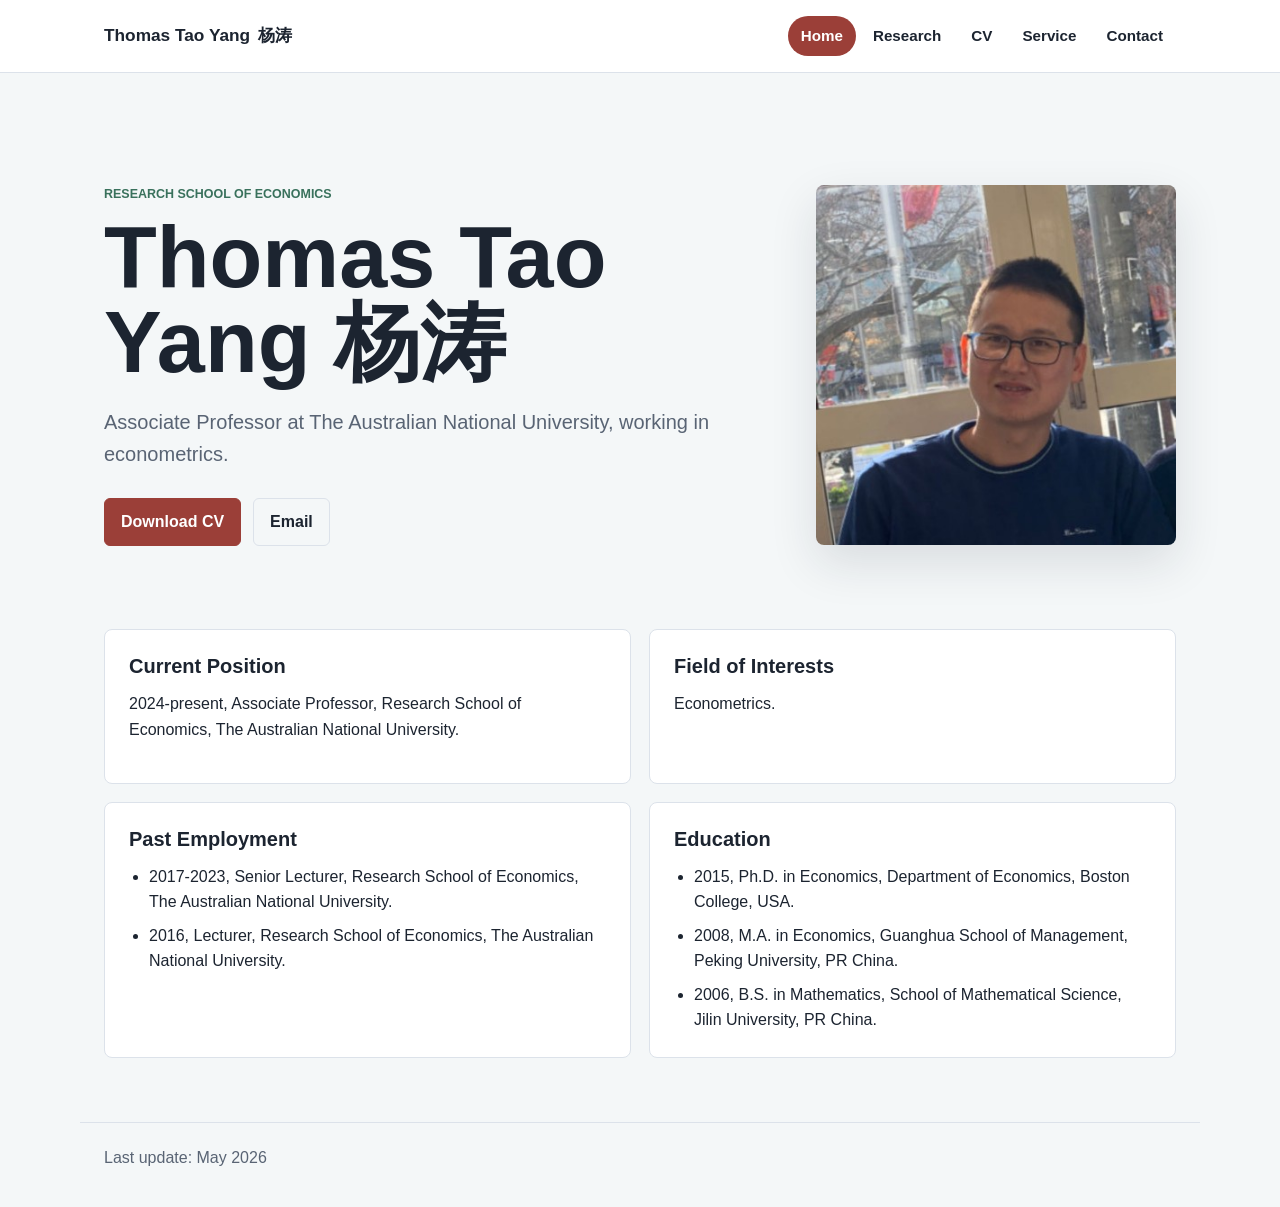
==== index.html @ ba9ee0ef "Publish academic website" ====
<!doctype html>
<html lang="en">
  <head>
    <meta charset="utf-8">
    <meta name="viewport" content="width=device-width, initial-scale=1">
    <title>Thomas Tao Yang</title>
    <meta
      name="description"
      content="Thomas Tao Yang, Associate Professor in the Research School of Economics at The Australian National University."
    >
    <link rel="stylesheet" href="styles.css">
  </head>
  <body>
    <header class="site-header">
      <div class="header-inner">
        <a class="brand" href="#home" aria-label="Thomas Tao Yang home">
          <span>Thomas Tao Yang</span>
          <span lang="zh-Hans">杨涛</span>
        </a>
        <nav class="tabs" aria-label="Main navigation">
          <a class="tab-link active" href="#home" data-tab="home">Home</a>
          <a class="tab-link" href="#research" data-tab="research">Research</a>
          <a class="tab-link" href="#cv" data-tab="cv">CV</a>
          <a class="tab-link" href="#service" data-tab="service">Service</a>
          <a class="tab-link" href="#contact" data-tab="contact">Contact</a>
        </nav>
      </div>
    </header>

    <main>
      <section class="tab-panel active" id="home" tabindex="-1">
        <div class="hero">
          <div class="hero-copy">
            <p class="eyebrow">Research School of Economics</p>
            <h1>Thomas Tao Yang <span lang="zh-Hans">杨涛</span></h1>
            <p class="lede">
              Associate Professor at The Australian National University, working in econometrics.
            </p>
            <div class="actions">
              <a class="button primary" href="CV-TaoYang_use.pdf">Download CV</a>
              <a class="button" href="mailto:tao.yang@anu.edu.au">Email</a>
            </div>
          </div>
          <figure class="portrait">
            <img src="profile.jpg" alt="Portrait of Thomas Tao Yang">
          </figure>
        </div>

        <div class="content-grid">
          <section class="section-block">
            <h2>Current Position</h2>
            <p>2024-present, Associate Professor, Research School of Economics, The Australian National University.</p>
          </section>
          <section class="section-block">
            <h2>Field of Interests</h2>
            <p>Econometrics.</p>
          </section>
          <section class="section-block">
            <h2>Past Employment</h2>
            <ul class="plain-list">
              <li>2017-2023, Senior Lecturer, Research School of Economics, The Australian National University.</li>
              <li>2016, Lecturer, Research School of Economics, The Australian National University.</li>
            </ul>
          </section>
          <section class="section-block">
            <h2>Education</h2>
            <ul class="plain-list">
              <li>2015, Ph.D. in Economics, Department of Economics, Boston College, USA.</li>
              <li>2008, M.A. in Economics, Guanghua School of Management, Peking University, PR China.</li>
              <li>2006, B.S. in Mathematics, School of Mathematical Science, Jilin University, PR China.</li>
            </ul>
          </section>
        </div>
      </section>

      <section class="tab-panel" id="research" tabindex="-1">
        <div class="page-heading">
          <p class="eyebrow">Publications and working papers</p>
          <h1>Research</h1>
        </div>

        <section class="research-section">
          <h2>Publications</h2>
          <ol class="paper-list" reversed>
            <li>
              <article>
                <h3><a href="https://arxiv.org/search/?query=High+Dimensional+Binary+Choice+Model+with+Unknown+Heteroskedasticity+or+Instrumental+Variables&searchtype=all">High Dimensional Binary Choice Model with Unknown Heteroskedasticity or Instrumental Variables</a></h3>
                <p>With Fu Ouyang. <em>Journal of Econometrics</em>, Vol. 251, 106069, 2025.</p>
              </article>
            </li>
            <li>
              <article>
                <h3><a href="https://arxiv.org/search/?query=Semiparametric+Estimation+of+Dynamic+Binary+Choice+Panel+Data+Models&searchtype=all">Semiparametric Estimation of Dynamic Binary Choice Panel Data Models</a></h3>
                <p>With Fu Ouyang. <em>Econometric Theory</em>, 41(4), 2025.</p>
              </article>
            </li>
            <li>
              <article>
                <h3>Revisiting Panel Data Binary Choice Models with Lagged Dependent Variables</h3>
                <p>With Chris Dobronyi and Fu Ouyang. <em>Journal of Business and Economic Statistics</em>, 43(3), 2025.</p>
              </article>
            </li>
            <li>
              <article>
                <h3>Specification Tests for Time-Varying Coefficients Panel Data Models</h3>
                <p>With Alev Atak, Yonghui Zhang, and Qiankun Zhou. <em>Econometric Theory</em>, 41(1), 2025.</p>
              </article>
            </li>
            <li>
              <article>
                <h3><a href="https://arxiv.org/search/?query=A+One-Covariate-at-a-Time+Method+for+Nonparametric+Additive+Models&searchtype=all">A One-Covariate-at-a-Time Method for Nonparametric Additive Models</a></h3>
                <p>With Liangjun Su, Yonghui Zhang, and Qiankun Zhou. <em>Econometric Reviews</em>, 43(9), 2024.</p>
              </article>
            </li>
            <li>
              <article>
                <h3>Quasi-Bayesian Inference for Production Frontiers</h3>
                <p>With Xiaobin Liu and Yichong Zhang. <em>Journal of Business and Economic Statistics</em>, 2022.</p>
              </article>
            </li>
            <li>
              <article>
                <h3>Semiparametric Identification and Estimation of Discrete Choice Models for Bundles</h3>
                <p>With Fu Ouyang and Hanghui Zhang. <em>Economics Letters</em>, 2020.</p>
              </article>
            </li>
            <li>
              <article>
                <h3>Robust Estimation and Inference for Importance Sampling Estimators with Infinite Variance</h3>
                <p>With Joshua Chan and Chenghan Hou. In <em>Essays in Honor of Cheng Hsiao</em>, Advances in Econometrics, Vol. 41, Emerald Publishing Limited, pp. 255-285, 2020.</p>
              </article>
            </li>
            <li>
              <article>
                <h3>Semi-parametric Single-Index Panel Data Models with Interactive Fixed Effects: Theory and Practice</h3>
                <p>With Guohua Feng, Bin Peng, and Liangjun Su. <em>Journal of Econometrics</em>, 2019.</p>
              </article>
            </li>
            <li>
              <article>
                <h3><a href="https://www.sciencedirect.com/search?qs=Binary%20Choice%20Model%20with%20Interactive%20Effects">Binary Choice Model with Interactive Effects</a></h3>
                <p>With Sen Xue and Qiankun Zhou. <em>Economic Modelling</em>, 2018.</p>
              </article>
            </li>
            <li>
              <article>
                <h3><a href="https://www.sciencedirect.com/search?qs=Identifying%20the%20Average%20Treatment%20Effect%20in%20a%20Two%20Threshold%20Model">Identifying the Average Treatment Effect in a Two Threshold Model</a></h3>
                <p>With Arthur Lewbel. <em>Journal of Econometrics</em>, lead article, 2016.</p>
              </article>
            </li>
            <li>
              <article>
                <h3><a href="https://www.sciencedirect.com/search?qs=Testing%20for%20Monotonicity%20in%20Unobservables%20Under%20Unconfoundedness">Testing for Monotonicity in Unobservables Under Unconfoundedness</a></h3>
                <p>With Stefan Hoderlein, Liangjun Su, and Halbert White. <em>Journal of Econometrics</em>, 2016.</p>
              </article>
            </li>
            <li>
              <article>
                <h3><a href="https://www.tandfonline.com/action/doSearch?AllField=Estimation+of+High-Frequency+Volatility+An+Autoregressive+Conditional+Duration+Approach">Estimation of High-Frequency Volatility: An Autoregressive Conditional Duration Approach</a></h3>
                <p>With Yiukuen Tse. <em>Journal of Business and Economics Statistics</em>, 2012.</p>
              </article>
            </li>
            <li>
              <article>
                <h3><a href="https://onlinelibrary.wiley.com/action/doSearch?AllField=Comparing+features+of+convenient+estimators+for+binary+choice+models+with+endogenous+regressors">Comparing features of convenient estimators for binary choice models with endogenous regressors</a></h3>
                <p>With Arthur Lewbel and Yingying Dong. <em>Canadian Journal of Economics</em>, 2012.</p>
              </article>
            </li>
          </ol>
        </section>

        <section class="research-section">
          <h2>Working Papers</h2>
          <ol class="paper-list" reversed>
            <li>
              <article>
                <h3><a href="https://arxiv.org/search/?query=Cautions+on+Tail+Index+Regressions+and+a+Comparative+Study+with+Extremal+Quantile+Regression&searchtype=all">Cautions on Tail Index Regressions and a Comparative Study with Extremal Quantile Regression</a></h3>
                <p>2025. <a href="https://github.com/youngtigers">Replication package</a>.</p>
              </article>
            </li>
            <li>
              <article>
                <h3><a href="https://arxiv.org/search/?query=Panel+Stochastic+Frontier+Models+with+Latent+Group+Structures&searchtype=all">Panel Stochastic Frontier Models with Latent Group Structures</a></h3>
                <p>With Kazuki Tomioka and Xibin Zhang, 2024.</p>
              </article>
            </li>
            <li>
              <article>
                <h3>Estimation and Statistical Inference for Short Panel Models with both Interactive Effects and Threshold Effects</h3>
                <p>With Yimeng Xie and Qiankun Zhou, 2023.</p>
              </article>
            </li>
            <li>
              <article>
                <h3>Semiparametric Discrete Choice Models for Bundles</h3>
                <p>With Fu Ouyang, 2023.</p>
              </article>
            </li>
            <li>
              <article>
                <h3>Asymptotic Trimming and Rate Adaptive Inference for Endogenous Selection Estimates</h3>
                <p>2014.</p>
              </article>
            </li>
          </ol>
        </section>
      </section>

      <section class="tab-panel" id="cv" tabindex="-1">
        <div class="page-heading">
          <p class="eyebrow">Academic record</p>
          <h1>CV</h1>
        </div>
        <div class="cv-layout">
          <div>
            <h2>Recent CV</h2>
            <p>The current CV is available as a PDF.</p>
            <a class="button primary" href="CV-TaoYang_use.pdf">Open CV</a>
          </div>
          <object class="cv-preview" data="CV-TaoYang_use.pdf" type="application/pdf">
            <p><a href="CV-TaoYang_use.pdf">Open the CV PDF</a>.</p>
          </object>
        </div>
      </section>

      <section class="tab-panel" id="service" tabindex="-1">
        <div class="page-heading">
          <p class="eyebrow">Professional service</p>
          <h1>Service</h1>
        </div>
        <section class="section-block wide">
          <h2>Referee Experience</h2>
          <p>
            Econometric Reviews, Economics of Education Review, Economics Letters, Econometric Theory,
            Journal of Applied Econometrics, Journal of Econometrics, Oxford Bulletin of Economics and Statistics.
          </p>
        </section>
      </section>

      <section class="tab-panel" id="contact" tabindex="-1">
        <div class="page-heading">
          <p class="eyebrow">Get in touch</p>
          <h1>Contact</h1>
        </div>
        <section class="section-block wide contact-block">
          <h2>Email</h2>
          <p><a href="mailto:tao.yang@anu.edu.au">tao.yang@anu.edu.au</a></p>
          <h2>Institution</h2>
          <p>Research School of Economics, The Australian National University.</p>
        </section>
      </section>
    </main>

    <footer class="site-footer">
      <p>Last update: May 2026</p>
    </footer>

    <script>
      const links = Array.from(document.querySelectorAll(".tab-link"));
      const panels = Array.from(document.querySelectorAll(".tab-panel"));

      function showTab(tabId, focusPanel = false) {
        const target = panels.find((panel) => panel.id === tabId) || panels[0];
        panels.forEach((panel) => panel.classList.toggle("active", panel === target));
        links.forEach((link) => link.classList.toggle("active", link.dataset.tab === target.id));
        if (focusPanel) target.focus({ preventScroll: true });
      }

      links.forEach((link) => {
        link.addEventListener("click", () => showTab(link.dataset.tab, true));
      });

      window.addEventListener("hashchange", () => {
        showTab(window.location.hash.replace("#", ""));
      });

      showTab(window.location.hash.replace("#", "") || "home");
    </script>
  </body>
</html>
---- styles.css ----
:root {
  color-scheme: light;
  --ink: #1c2430;
  --muted: #596474;
  --line: #dce2ea;
  --paper: #ffffff;
  --soft: #f4f7f8;
  --accent: #9b3f38;
  --accent-strong: #672d2a;
  --blue: #295f8f;
  --green: #39715c;
  --shadow: 0 18px 48px rgba(28, 36, 48, 0.12);
}

* {
  box-sizing: border-box;
}

html {
  scroll-behavior: smooth;
}

body {
  margin: 0;
  background: var(--soft);
  color: var(--ink);
  font-family: "Segoe UI", Arial, sans-serif;
  line-height: 1.6;
}

a {
  color: var(--blue);
  text-decoration-thickness: 0.08em;
  text-underline-offset: 0.18em;
}

a:hover {
  color: var(--accent);
}

.site-header {
  position: sticky;
  top: 0;
  z-index: 10;
  border-bottom: 1px solid var(--line);
  background: rgba(255, 255, 255, 0.94);
  backdrop-filter: blur(12px);
}

.header-inner {
  display: flex;
  align-items: center;
  justify-content: space-between;
  gap: 24px;
  max-width: 1120px;
  margin: 0 auto;
  padding: 16px 24px;
}

.brand {
  display: inline-flex;
  flex-wrap: wrap;
  gap: 8px;
  color: var(--ink);
  font-size: 1.08rem;
  font-weight: 700;
  text-decoration: none;
}

.tabs {
  display: flex;
  align-items: center;
  gap: 4px;
  overflow-x: auto;
}

.tab-link {
  border-radius: 999px;
  color: var(--ink);
  font-size: 0.95rem;
  font-weight: 600;
  padding: 8px 13px;
  text-decoration: none;
  white-space: nowrap;
}

.tab-link.active {
  background: var(--accent);
  color: #fff;
}

main {
  max-width: 1120px;
  margin: 0 auto;
  padding: 36px 24px 64px;
}

.tab-panel {
  display: none;
}

.tab-panel.active {
  display: block;
}

.hero {
  display: grid;
  grid-template-columns: minmax(0, 1fr) minmax(240px, 360px);
  align-items: center;
  gap: 48px;
  min-height: 520px;
  padding: 44px 0 52px;
}

.eyebrow {
  color: var(--green);
  font-size: 0.78rem;
  font-weight: 800;
  letter-spacing: 0;
  margin: 0 0 10px;
  text-transform: uppercase;
}

h1,
h2,
h3,
p {
  margin-top: 0;
}

h1 {
  max-width: 760px;
  font-size: clamp(2.5rem, 8vw, 5.4rem);
  line-height: 0.98;
  margin-bottom: 22px;
}

h2 {
  font-size: 1.25rem;
  line-height: 1.25;
  margin-bottom: 12px;
}

h3 {
  font-size: 1.05rem;
  line-height: 1.35;
  margin-bottom: 6px;
}

.lede {
  max-width: 620px;
  color: var(--muted);
  font-size: 1.25rem;
}

.actions {
  display: flex;
  flex-wrap: wrap;
  gap: 12px;
  margin-top: 28px;
}

.button {
  align-items: center;
  border: 1px solid var(--line);
  border-radius: 6px;
  color: var(--ink);
  display: inline-flex;
  font-weight: 700;
  justify-content: center;
  min-height: 44px;
  padding: 10px 16px;
  text-decoration: none;
}

.button.primary {
  background: var(--accent);
  border-color: var(--accent);
  color: #fff;
}

.button:hover {
  border-color: var(--accent);
}

.button.primary:hover {
  background: var(--accent-strong);
  color: #fff;
}

.portrait {
  margin: 0;
}

.portrait img {
  display: block;
  width: 100%;
  aspect-ratio: 1;
  border-radius: 8px;
  box-shadow: var(--shadow);
  object-fit: cover;
}

.content-grid {
  display: grid;
  grid-template-columns: repeat(2, minmax(0, 1fr));
  gap: 18px;
}

.section-block,
.research-section {
  background: var(--paper);
  border: 1px solid var(--line);
  border-radius: 8px;
  padding: 24px;
}

.section-block.wide {
  max-width: 780px;
}

.plain-list {
  margin: 0;
  padding-left: 20px;
}

.plain-list li + li {
  margin-top: 8px;
}

.page-heading {
  padding: 34px 0 28px;
}

.page-heading h1 {
  font-size: clamp(2.4rem, 6vw, 4.8rem);
  margin-bottom: 0;
}

.research-section + .research-section {
  margin-top: 20px;
}

.paper-list {
  display: grid;
  gap: 14px;
  list-style-position: inside;
  margin: 0;
  padding: 0;
}

.paper-list li {
  background: #fbfcfd;
  border: 1px solid var(--line);
  border-radius: 8px;
  padding: 18px;
}

.paper-list article {
  display: inline;
}

.paper-list p {
  color: var(--muted);
  margin-bottom: 0;
}

.cv-layout {
  display: grid;
  grid-template-columns: 280px minmax(0, 1fr);
  gap: 24px;
  align-items: start;
}

.cv-preview {
  width: 100%;
  height: 720px;
  border: 1px solid var(--line);
  border-radius: 8px;
  background: var(--paper);
}

.contact-block h2:not(:first-child) {
  margin-top: 24px;
}

.site-footer {
  border-top: 1px solid var(--line);
  color: var(--muted);
  margin: 0 auto;
  max-width: 1120px;
  padding: 22px 24px 36px;
}

.site-footer p {
  margin: 0;
}

@media (max-width: 820px) {
  .header-inner {
    align-items: flex-start;
    flex-direction: column;
    gap: 12px;
  }

  .tabs {
    width: 100%;
  }

  .hero {
    grid-template-columns: 1fr;
    min-height: auto;
    padding-top: 22px;
  }

  .portrait {
    max-width: 320px;
  }

  .content-grid,
  .cv-layout {
    grid-template-columns: 1fr;
  }

  .cv-preview {
    height: 560px;
  }
}

@media (max-width: 520px) {
  main {
    padding-inline: 16px;
  }

  .header-inner {
    padding-inline: 16px;
  }

  .tab-link {
    padding-inline: 11px;
  }

  .section-block,
  .research-section,
  .paper-list li {
    padding: 18px;
  }
}
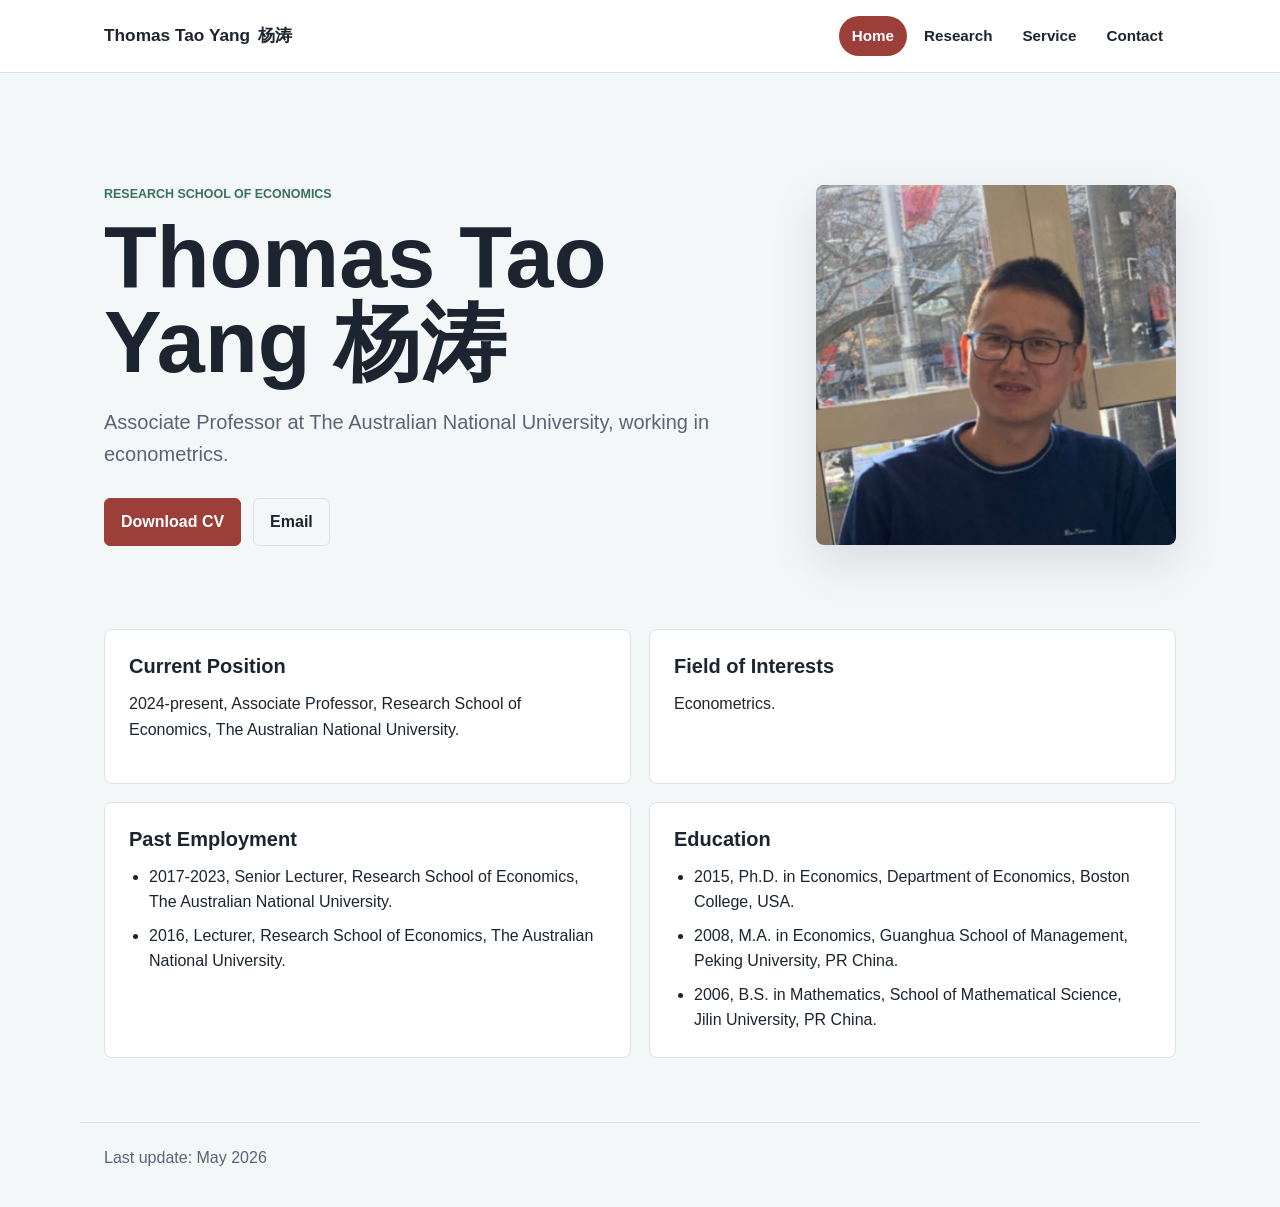
==== commit 049a116d: "Remove CV tab" ====
--- a/index.html
+++ b/index.html
@@ -20,7 +20,6 @@
         <nav class="tabs" aria-label="Main navigation">
           <a class="tab-link active" href="#home" data-tab="home">Home</a>
           <a class="tab-link" href="#research" data-tab="research">Research</a>
-          <a class="tab-link" href="#cv" data-tab="cv">CV</a>
           <a class="tab-link" href="#service" data-tab="service">Service</a>
           <a class="tab-link" href="#contact" data-tab="contact">Contact</a>
         </nav>
@@ -206,23 +205,6 @@
         </section>
       </section>
 
-      <section class="tab-panel" id="cv" tabindex="-1">
-        <div class="page-heading">
-          <p class="eyebrow">Academic record</p>
-          <h1>CV</h1>
-        </div>
-        <div class="cv-layout">
-          <div>
-            <h2>Recent CV</h2>
-            <p>The current CV is available as a PDF.</p>
-            <a class="button primary" href="CV-TaoYang_use.pdf">Open CV</a>
-          </div>
-          <object class="cv-preview" data="CV-TaoYang_use.pdf" type="application/pdf">
-            <p><a href="CV-TaoYang_use.pdf">Open the CV PDF</a>.</p>
-          </object>
-        </div>
-      </section>
-
       <section class="tab-panel" id="service" tabindex="-1">
         <div class="page-heading">
           <p class="eyebrow">Professional service</p>
--- a/styles.css
+++ b/styles.css
@@ -265,21 +265,6 @@
   margin-bottom: 0;
 }
 
-.cv-layout {
-  display: grid;
-  grid-template-columns: 280px minmax(0, 1fr);
-  gap: 24px;
-  align-items: start;
-}
-
-.cv-preview {
-  width: 100%;
-  height: 720px;
-  border: 1px solid var(--line);
-  border-radius: 8px;
-  background: var(--paper);
-}
-
 .contact-block h2:not(:first-child) {
   margin-top: 24px;
 }
@@ -317,13 +302,8 @@
     max-width: 320px;
   }
 
-  .content-grid,
-  .cv-layout {
+  .content-grid {
     grid-template-columns: 1fr;
-  }
-
-  .cv-preview {
-    height: 560px;
   }
 }
 
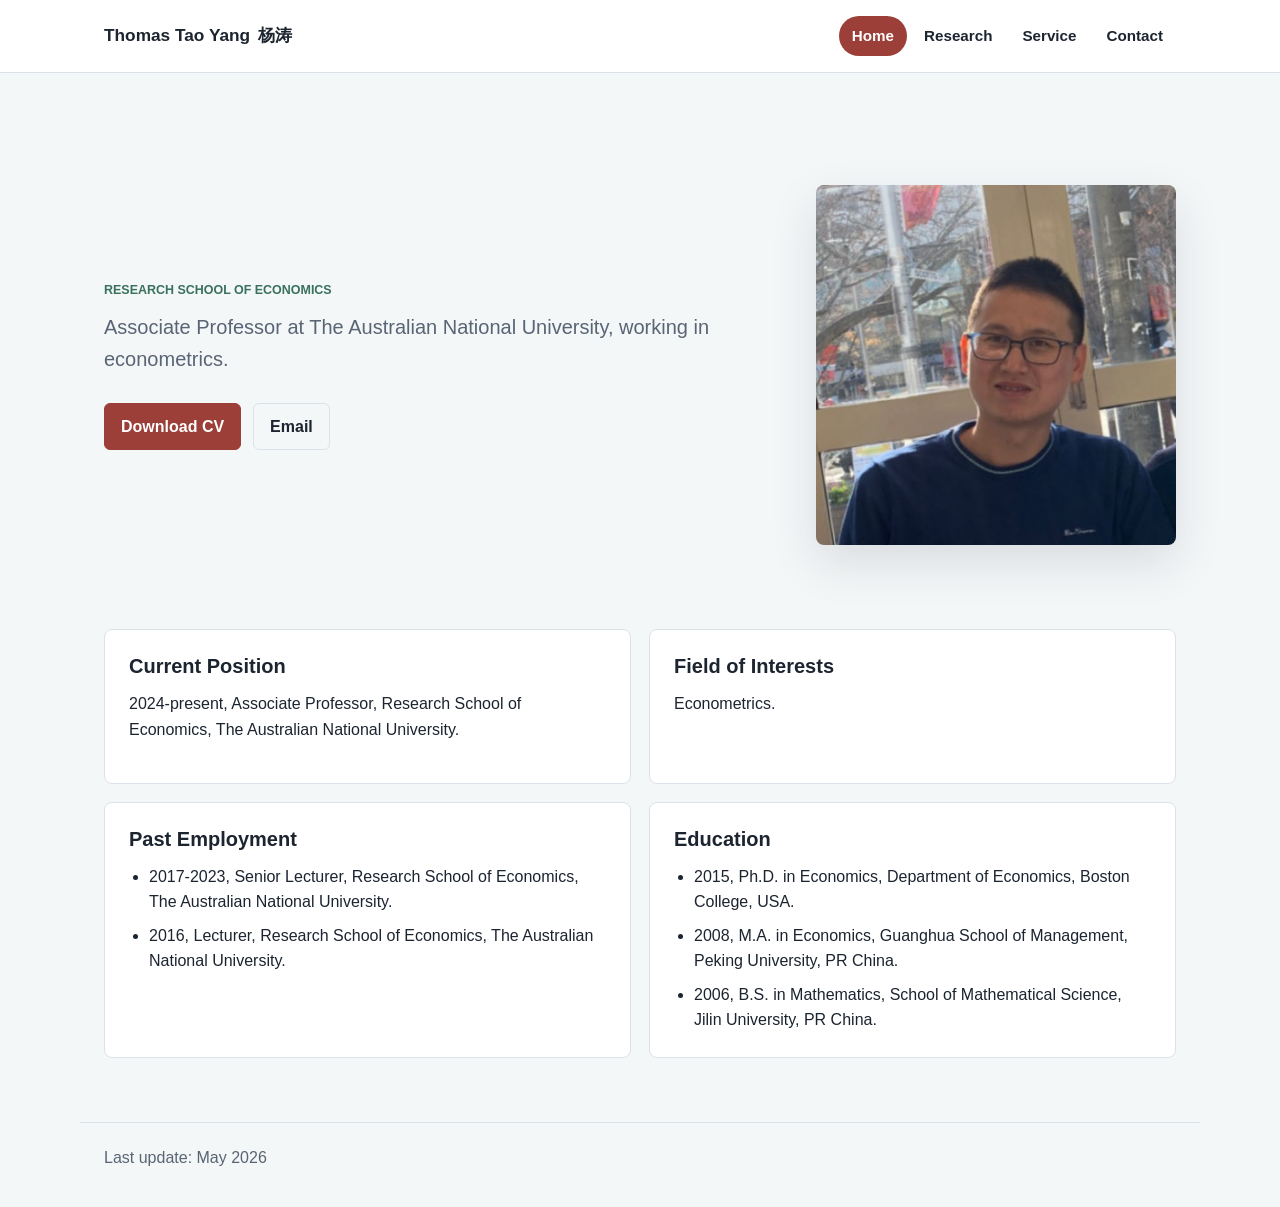
==== commit a01173f2: "Remove home page title" ====
--- a/index.html
+++ b/index.html
@@ -31,7 +31,6 @@
         <div class="hero">
           <div class="hero-copy">
             <p class="eyebrow">Research School of Economics</p>
-            <h1>Thomas Tao Yang <span lang="zh-Hans">杨涛</span></h1>
             <p class="lede">
               Associate Professor at The Australian National University, working in econometrics.
             </p>
